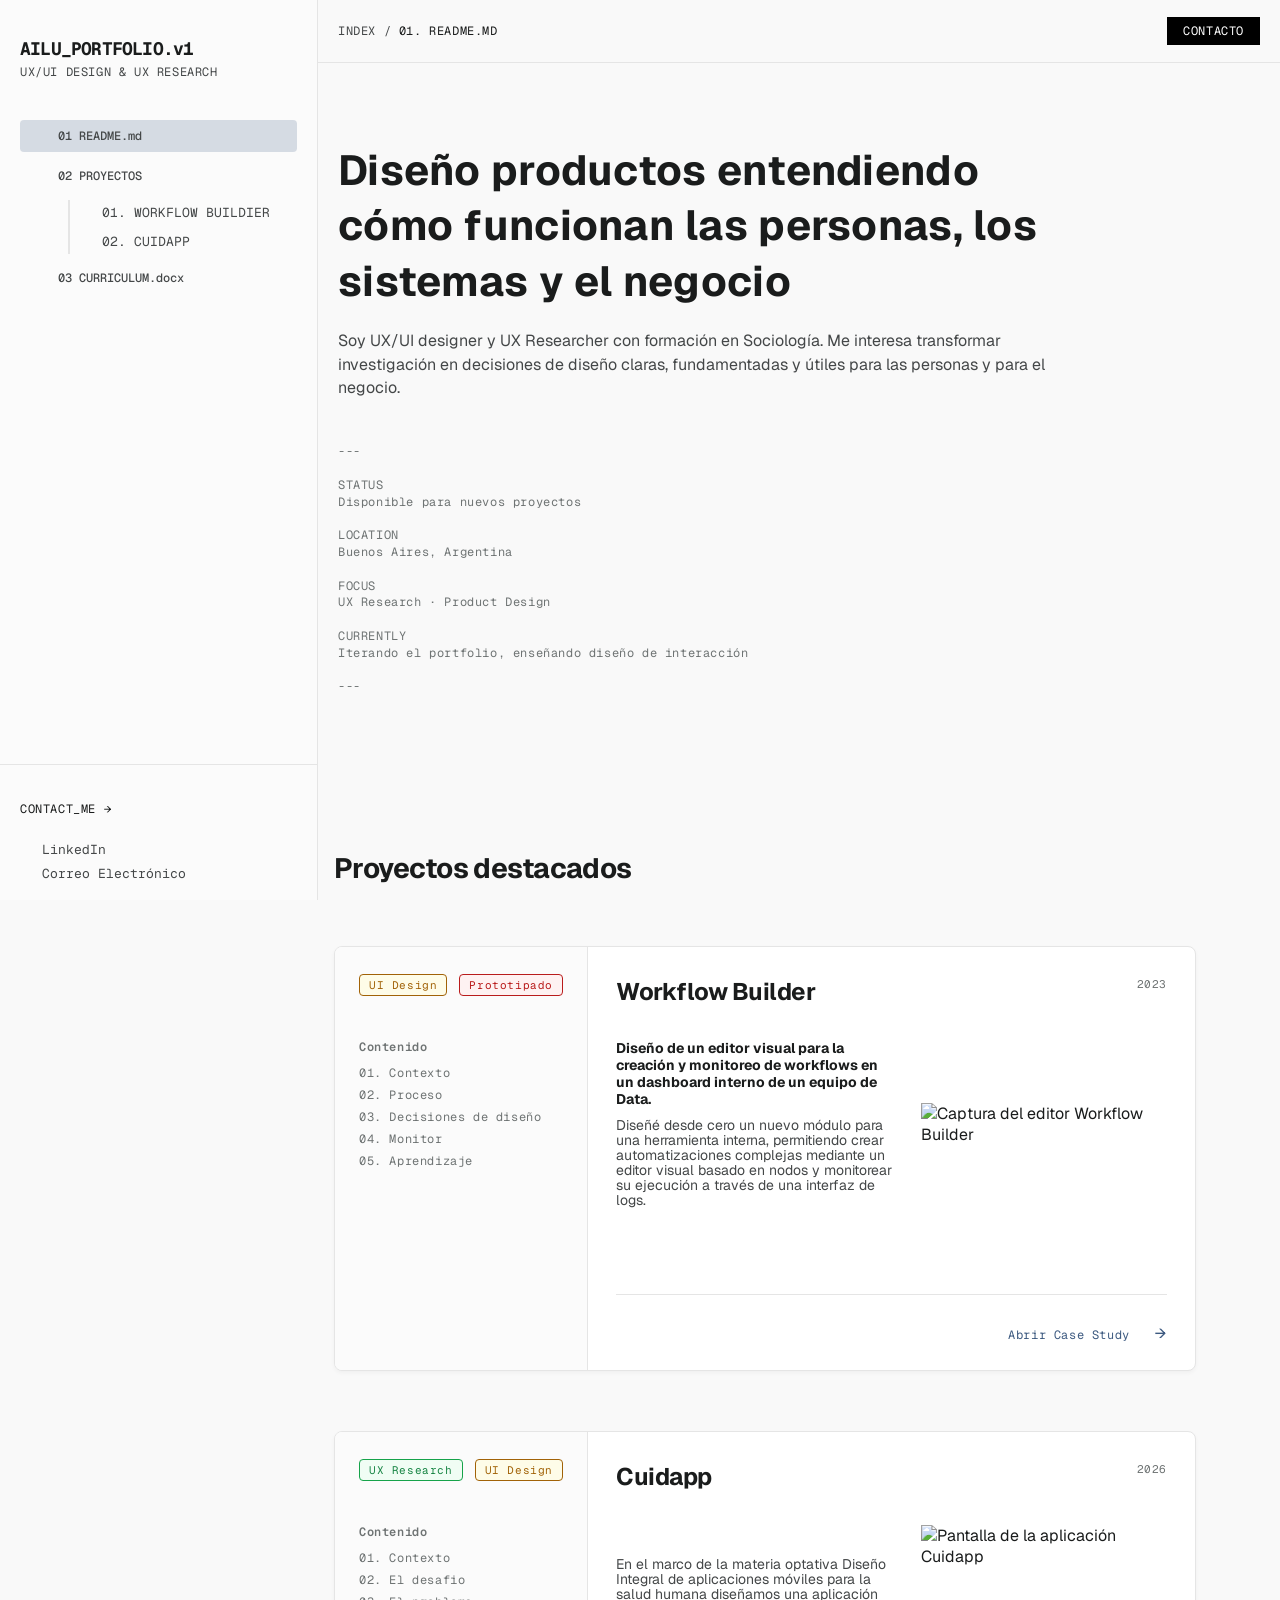
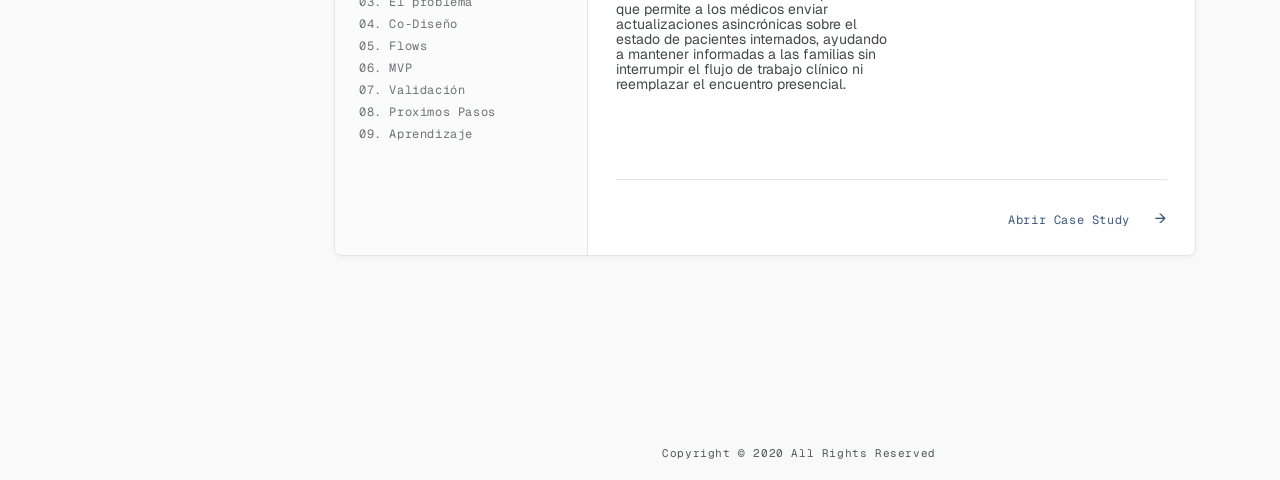
==== index.html @ 15da4e46 "Add files via upload" ====
<!doctype html>
<html lang="es">

<head>
  <meta charset="UTF-8" />
  <meta name="viewport" content="width=device-width, initial-scale=1.0" />
  <meta name="description" content="Portfolio de UX/UI Design y UX Research" />
  <title>AILU_PORTFOLIO.v1</title>
  <link rel="preconnect" href="https://fonts.googleapis.com" />
  <link rel="preconnect" href="https://fonts.gstatic.com" crossorigin />
  <link
    href="https://fonts.googleapis.com/css2?family=Geist:wght@400;500;600;700&family=Geist+Mono:wght@500;600;700&display=swap"
    rel="stylesheet" />
  <link rel="stylesheet" href="styles.css" />
</head>

<body>
  <div class="site-shell">
    <aside class="sidebar" aria-label="Navegación principal">
      <div class="sidebar-main">
        <a href="/index.html" class="brand"><strong>AILU_PORTFOLIO.v1</strong><span>UX/UI DESIGN &amp; UX
            RESEARCH</span></a>
        <button class="menu-toggle" type="button" aria-expanded="false" aria-controls="sidebar-nav"
          aria-label="Abrir menú">
          <svg class="menu-toggle__icon-open" viewBox="0 0 24 24" width="20" height="20" fill="none"
            stroke="currentColor" stroke-width="1.6" stroke-linecap="round" stroke-linejoin="round"
            aria-hidden="true">
            <rect x="3" y="4" width="18" height="16" rx="2"></rect>
            <line x1="9.5" y1="4" x2="9.5" y2="20"></line>
          </svg>
          <svg class="menu-toggle__icon-close" viewBox="0 0 24 24" width="20" height="20" fill="none"
            stroke="currentColor" stroke-width="1.6" stroke-linecap="round" stroke-linejoin="round"
            aria-hidden="true">
            <line x1="5" y1="5" x2="19" y2="19"></line>
            <line x1="19" y1="5" x2="5" y2="19"></line>
          </svg>
        </button>
        <nav class="nav-list" id="sidebar-nav">
          <a class="nav-link active" href="#inicio"><img src="assets/info.svg" alt="" />01 README.md</a>
          <div class="project-nav">
            <a class="nav-link" href="#proyectos"><img src="assets/ic_lab.svg" alt="" />02 PROYECTOS</a>
            <div class="project-subnav">
              <a href="workflow-builder.html">01. WORKFLOW BUILDIER</a>
              <a href="cuidapp.html">02. CUIDAPP</a>
            </div>
          </div>
          <a class="nav-link" href="#curriculum"><img src="assets/Ic_cv.svg" alt="" />03 CURRICULUM.docx</a>
        </nav>
      </div>
      <div class="sidebar-footer">
        <a href="mailto:faranaailen@gmail.com" class="contact-me">CONTACT_ME →</a>
        <a href="https://www.linkedin.com/in/faranaailen/" class="social-link"><img src="assets/Ic_linkedin.svg"
            alt="" />LinkedIn</a>
        <a href="mailto:faranaailen@gmail.com" class="social-link"><img src="assets/Email.svg" alt="" />Correo
          Electrónico</a>
      </div>
    </aside>
    <main class="main-content" id="inicio">
      <header class="topbar">
        <nav class="breadcrumb" aria-label="Ruta de navegación">
          <a href="index.html#inicio">INDEX</a> / <span aria-current="page">01. README.MD</span>
        </nav>
        <button class="contact-button" type="button">CONTACTO</button>
      </header>
      <section class="hero" aria-labelledby="intro-title">
        <div class="hero-copy">
          <h1 id="intro-title">Diseño productos entendiendo cómo funcionan las personas, los sistemas y el negocio</h1>
          <p>Soy UX/UI designer y UX Researcher con formación en Sociología. Me interesa transformar investigación en
            decisiones de diseño claras, fundamentadas y útiles para las personas y para el negocio.</p>
        </div>
        <div class="status-block"><span class="meta-divider" aria-hidden="true">---</span>
          <dl>
            <dt>STATUS</dt>
            <dd>Disponible para nuevos proyectos</dd>
            <dt>LOCATION</dt>
            <dd>Buenos Aires, Argentina</dd>
            <dt>FOCUS</dt>
            <dd>UX Research · Product Design</dd>
            <dt>CURRENTLY</dt>
            <dd>Iterando el portfolio, enseñando diseño de interacción</dd>
          </dl>
          <span class="meta-divider" aria-hidden="true">---</span>
        </div>
      </section>
      <section class="projects" id="proyectos" aria-labelledby="projects-heading">
        <h2 id="projects-heading">Proyectos destacados</h2>
        <article class="project-card" id="workflow">
          <aside class="card-sidebar">
            <div class="tags">
              <span class="tag gold">UI Design</span>
              <span class="tag red">Prototipado</span>
            </div>
            <div class="contents">
              <b>Contenido</b>
              <span>01. Contexto</span>
              <span>02. Proceso</span>
              <span>03. Decisiones de diseño</span>
              <span>04. Monitor</span>
              <span>05. Aprendizaje</span>
            </div>
          </aside>
          <div class="card-body">
            <div class="card-heading">
              <h3>Workflow Builder</h3>
              <span>2023</span>
            </div>
            <div class="card-summary">
              <div>
                <strong>Diseño de un editor visual para la creación y monitoreo de workflows en un dashboard interno de
                  un equipo de Data.</strong>
                <p>Diseñé desde cero un nuevo módulo para una herramienta interna, permitiendo crear automatizaciones
                  complejas mediante un editor visual basado en nodos y monitorear su ejecución a través de una interfaz
                  de logs.</p>
              </div>
              <img src="assets/workflow-builder.png" alt="Captura del editor Workflow Builder" />
            </div>
            <a class="case-link" href="workflow-builder.html">Abrir Case Study <span>→</span></a>
          </div>
        </article>
        <article class="project-card" id="cuidapp">
          <aside class="card-sidebar">
            <div class="tags">
              <span class="tag green">UX Research</span>
              <span class="tag gold">UI Design</span>
            </div>
            <div class="contents"><b>Contenido</b>
              <span>01. Contexto</span>
              <span>02. El desafio</span>
              <span>03. El problema</span>
              <span>04. Co-Diseño</span>
              <span>05. Flows</span>
              <span>06. MVP</span>
              <span>07. Validación</span>
              <span>08. Proximos Pasos</span>
              <span>09. Aprendizaje</span>
            </div>
          </aside>
          <div class="card-body">
            <div class="card-heading">
              <h3>Cuidapp</h3>
              <span>2026</span>
            </div>
            <div class="card-summary">
              <div>
                <p>En el marco de la materia optativa Diseño Integral de aplicaciones móviles para la salud humana
                  diseñamos una aplicación que permite a los médicos enviar actualizaciones asincrónicas sobre el estado
                  de pacientes internados, ayudando a mantener informadas a las familias sin interrumpir el flujo de
                  trabajo clínico ni reemplazar el encuentro presencial.</p>
              </div>
              <img class="phone-shot" src="assets/CuidappImg.png" alt="Pantalla de la aplicación Cuidapp" />
            </div><a class="case-link" href="cuidapp.html">Abrir Case Study <span>→</span></a>
          </div>
        </article>
      </section>
      <footer>Copyright © 2020 All Rights Reserved</footer>
    </main>
  </div>
  <dialog class="contact-dialog"><button class="close" aria-label="Cerrar">×</button>
    <p>¿Hablamos de tu próximo proyecto?</p><a href="mailto:faranaailen@gmail.com">faranaailen@gmail.com</a>
  </dialog>
  <script src="script.js"></script>
</body>

</html>
---- styles.css ----
:root {
    --paper: #f9f9f9;
    --ink: #1a1c1c;
    --muted: #6e7373;
    --text-secondary: #444748;
    --text-caption: #525656;
    --line: #e5e5e5;
    --mono: "Geist Mono", monospace;
    --sans: Geist, Arial, sans-serif;
    --radius-xs: 2px;
    --radius-sm: 4px;
    --radius-md: 8px;
    --radius-lg: 12px;
    --radius-xl: 16px
}

* {
    box-sizing: border-box
}

html {
    scroll-behavior: smooth
}

body {
    margin: 0;
    color: var(--ink);
    background: var(--paper);
    font-family: var(--sans)
}

a {
    color: inherit;
    text-decoration: none
}

.site-shell {
    display: flex;
    min-height: 100vh
}

.sidebar {
    background: #fbfbfb;
    border-right: 1px solid var(--line);
    display: flex;
    flex: 0 0 318px;
    flex-direction: column;
    justify-content: space-between;
    min-height: 100vh;
    padding: 36px 20px 0;
    position: sticky;
    top: 0;
    height: 100vh
}

.menu-toggle {
    background: none;
    border: 0;
    color: var(--ink);
    cursor: pointer;
    display: none;
    padding: 4px
}

.menu-toggle__icon-close {
    display: none
}

.menu-toggle[aria-expanded="true"] .menu-toggle__icon-open {
    display: none
}

.menu-toggle[aria-expanded="true"] .menu-toggle__icon-close {
    display: block
}

body.menu-open {
    overflow: hidden
}

.brand {
    display: flex;
    flex-direction: column;
    gap: 2px;
    letter-spacing: -.8px
}

.brand strong {
    font: 700 18px/25.6px var(--mono)
}

.brand span,
.topbar,
.contact-button,
.nav-link,
.project-subnav,
.sidebar-footer,
footer,
.status-block,
.tag,
.contents,
.card-heading>span,
.case-link {
    font-family: var(--mono)
}

.brand span {
    color: var(--text-secondary);
    font-size: 12px;
    letter-spacing: .6px
}

.nav-list {
    display: flex;
    flex-direction: column;
    gap: 8px;
    margin-top: 40px
}

.nav-link {
    align-items: center;
    border-radius: var(--radius-sm);
    color: var(--text-secondary);
    display: flex;
    font-size: 12px;
    font-weight: 500;
    gap: 12px;
    padding: 8px 12px
}

.nav-link img,
.social-link img {
    height: 14px;
    width: 14px
}

.nav-link.active {
    background: rgba(61, 90, 128, .2)
}

.nav-link:not(.active):hover {
    background: rgba(61, 90, 128, .1)
}

.project-subnav {
    border-left: 2px solid var(--line);
    display: flex;
    flex-direction: column;
    gap: 4px;
    margin: 8px 0 0 48px;
    padding-left: 24px
}

.project-subnav a {
    color: var(--text-secondary);
    font-size: 13px;
    padding: 4px 8px;
}

.project-subnav a:hover {
    color: var(--ink)
}

.sidebar-footer {
    border-top: 1px solid var(--line);
    margin: 0 -20px;
    padding: 36px 20px 18px
}

.contact-me {
    display: block;
    font-size: 12px;
    letter-spacing: .6px;
    margin-bottom: 24px
}

.contact-me:hover {
    text-decoration: underline
}

.social-link {
    align-items: center;
    color: var(--text-secondary);
    display: flex;
    font-size: 13px;
    gap: 8px;
    margin-top: 7px
}

.social-link:hover {
    color: var(--ink)
}

.main-content {
    min-width: 0;
    width: calc(100% - 318px);
}

.topbar {
    align-items: center;
    border-bottom: 1px solid var(--line);
    color: var(--text-secondary);
    display: flex;
    font-size: 12px;
    justify-content: space-between;
    letter-spacing: .6px;
    padding: 12px 20px;
    height: 63px;
    position: sticky;
    top: 0;
    background: var(--paper);

}

.breadcrumb a {
    color: inherit
}

.breadcrumb a:hover {
    text-decoration: underline
}

.breadcrumb a.active,
.breadcrumb [aria-current] {
    color: var(--ink)
}

.contact-button {
    background: #000;
    border: 0;
    color: #fff;
    cursor: pointer;
    font-size: 12px;
    letter-spacing: .6px;
    padding: 6px 16px
}

.contact-button:hover,
.contact-button:focus-visible {
    background: #3d5a80
}

.hero {
    padding: 80px 20px 80px
}

.hero-copy {
    max-width: 750px
}

.hero h1 {
    font-size: 42px;
    letter-spacing: .28px;
    line-height: 1.32;
    margin: 0 0 20px
}

.hero-copy p {
    color: var(--text-secondary);
    font-size: 16px;
    line-height: 23.3px;
    margin: 0
}

.status-block {
    color: var(--muted);
    font-size: 12px;
    letter-spacing: .6px;
    line-height: 16.8px;
    margin-top: 44px;
    white-space: normal
}

.status-block dl,
.case-meta dl {
    margin: 0
}

.status-block dd,
.case-meta dd {
    margin: 0 0 16.8px
}

.status-block .meta-divider,
.case-meta .meta-divider {
    display: block;
    margin-bottom: 16.8px
}

.status-block dt {
    font-weight: 400
}

.projects {
    padding: 60px 16px 120px
}

.projects h2 {
    font-size: 28px;
    letter-spacing: -.56px;
    line-height: 33.6px;
    margin: 0 0 60px
}

.project-card {
    background: #fff;
    border: 1px solid var(--line);
    border-radius: var(--radius-md);
    box-shadow: 0 2px 4px rgba(0, 0, 0, .04);
    display: flex;
    margin-bottom: 60px;
    max-width: 862px;
    overflow: hidden
}

.card-sidebar {
    background: #fbfbfb;
    border-right: 1px solid var(--line);
    flex: 0 0 224px;
    min-height: 423px;
    padding: 27px 24px
}

.tags {
    display: flex;
    gap: 12px
}

.tag {
    border: 1px solid;
    border-radius: var(--radius-sm);
    font-size: 11px;
    letter-spacing: .6px;
    padding: 3px 9px;
    white-space: nowrap
}

.gold {
    background: #fefce8;
    border-color: #a16207;
    color: #a16207
}

.red {
    background: #fef2f2;
    border-color: #b91c1c;
    color: #b91c1c
}

.green {
    background: #f0fdf4;
    border-color: #16a34a;
    color: #168443
}

.contents {
    color: var(--muted);
    display: flex;
    flex-direction: column;
    font-size: 12px;
    gap: 6px;
    letter-spacing: .6px;
    margin-top: 43px
}

.contents b {
    font-weight: 600;
    margin-bottom: 4px
}

.card-body {
    display: flex;
    flex: 1;
    flex-direction: column;
    min-width: 0;
    padding: 30px 28px 26px
}

.card-heading {
    align-items: flex-start;
    display: flex;
    justify-content: space-between
}

.card-heading h3 {
    font-size: 24px;
    letter-spacing: -.48px;
    line-height: 29px;
    margin: 0
}

.card-heading>span {
    color: var(--muted);
    font-size: 11px;
    letter-spacing: .6px
}

.card-summary {
    align-items: center;
    display: grid;
    gap: 26px;
    grid-template-columns: minmax(200px, 1fr) 246px;
    margin-top: 34px
}

.card-summary strong {
    display: block;
    font-size: 14px;
    line-height: 17px
}

.card-summary p {
    color: var(--text-secondary);
    font-size: 14px;
    line-height: 15px;
    margin: 10px 0 0
}

.card-summary img {
    max-height: 214px;
    max-width: 246px;
    width: 100%;
    object-fit: contain
}

.card-summary .phone-shot {
    height: 190px
}

.case-link {
    border-top: 1px solid var(--line);
    color: #3d5a80;
    font-size: 12px;
    letter-spacing: .6px;
    margin-top: auto;
    padding-top: 26px;
    text-align: right
}

.case-link:hover {
    text-decoration: underline
}

.case-link span {
    font-size: 18px;
    margin-left: 18px
}

footer {
    color: var(--text-caption);
    font-size: 11px;
    letter-spacing: .6px;
    padding: 10px 20px 20px;
    text-align: center
}

.contact-dialog {
    border: 1px solid var(--line);
    border-radius: var(--radius-md);
    box-shadow: 0 10px 30px #0003;
    font: 500 14px/1.5 var(--mono);
    padding: 32px;
    text-align: center
}

.contact-dialog::backdrop {
    background: #0005
}

.contact-dialog a {
    color: #3d5a80
}

.close {
    align-items: center;
    background: none;
    border: 0;
    border-radius: var(--radius-sm);
    cursor: pointer;
    display: flex;
    font-size: 24px;
    justify-content: center;
    min-height: 24px;
    min-width: 24px;
    padding: 0;
    position: absolute;
    right: 0;
    top: 0
}

.close:hover {
    background: rgba(0, 0, 0, .06)
}

@media(max-width:850px) {
    .sidebar {
        flex-basis: 240px;
        padding: 28px 14px 0
    }

    .sidebar-footer {
        margin: 0 -14px;
        padding-left: 14px;
        padding-right: 14px
    }

    .project-subnav {
        margin-left: 40px;
        padding-left: 16px
    }

    .main-content {
        width: calc(100% - 240px)
    }

    .card-summary {
        grid-template-columns: 1fr 180px
    }

    .card-summary img {
        max-width: 180px
    }

    .card-sidebar {
        flex-basis: 190px;
        padding: 24px 16px
    }

    .tags {
        flex-wrap: wrap;
        gap: 6px
    }

    .hero h1 {
        font-size: 32px
    }
}

@media(max-width:640px) {
    .site-shell {
        display: block
    }

    .sidebar {
        height: auto;
        min-height: 0;
        padding: 18px 20px;
        position: relative
    }

    .sidebar.is-open {
        border-right: 0;
        display: flex;
        flex-direction: column;
        height: 100vh;
        inset: 0;
        justify-content: space-between;
        overflow-y: auto;
        padding: 36px 20px 0;
        position: fixed;
        z-index: 50
    }

    .menu-toggle {
        align-items: center;
        display: flex;
        justify-content: center;
        position: absolute;
        right: 20px;
        top: 18px
    }

    .sidebar.is-open .menu-toggle {
        top: 36px
    }

    .brand strong {
        font-size: 16px
    }

    .brand span {
        font-size: 10px
    }

    .sidebar.is-open .brand strong {
        font-size: 18px
    }

    .sidebar.is-open .brand span {
        font-size: 12px
    }

    .nav-list,
    .sidebar-footer {
        display: none
    }

    .sidebar.is-open .nav-list {
        display: flex;
        margin-top: 40px
    }

    .sidebar.is-open .sidebar-footer {
        display: block
    }

    .nav-link {
        font-size: 0;
        padding: 8px
    }

    .sidebar.is-open .nav-link {
        font-size: 12px;
        padding: 8px 12px
    }

    .nav-link img {
        height: 18px;
        width: 18px
    }

    .sidebar.is-open .nav-link img {
        height: 14px;
        width: 14px
    }

    .project-subnav {
        display: none
    }

    .sidebar.is-open .project-subnav {
        display: flex
    }

    .main-content {
        width: 100%
    }

    .topbar {
        font-size: 10px
    }

    .hero {
        padding: 54px 20px 62px
    }

    .hero h1 {
        font-size: 29px;
        line-height: 1.26
    }

    .hero-copy p {
        font-size: 13px;
        line-height: 21px
    }

    .status-block {
        margin-top: 36px
    }

    .projects {
        padding: 54px 16px 64px
    }

    .projects h2 {
        font-size: 25px;
        margin-bottom: 32px
    }

    .project-card {
        display: block;
        margin-bottom: 28px
    }

    .card-sidebar {
        border-bottom: 1px solid var(--line);
        border-right: 0;
        min-height: 0;
        padding: 20px
    }

    .contents {
        display: none
    }

    .card-body {
        padding: 24px 20px 20px
    }

    .card-heading h3 {
        font-size: 22px
    }

    .card-summary {
        display: flex;
        flex-direction: column;
        gap: 22px;
        margin-top: 26px
    }

    .card-summary img {
        max-width: 100%;
        order: -1
    }

    .card-summary .phone-shot {
        height: 180px
    }

    .case-link {
        margin-top: 28px;
        padding-top: 18px
    }

    .contact-button {
        font-size: 10px;
        padding: 6px 10px
    }
}

.case-hero {
    padding: 80px 20px 40px
}

.case-hero .hero-copy {
    padding-bottom: 40px
}

.case-hero h1 {
    font-size: 32px;
    letter-spacing: .28px;
    line-height: 1.32;
    margin: 0 0 20px
}

.case-hero .hero-copy p {
    color: var(--text-secondary);
    font-size: 14px;
    line-height: 23.3px;
    margin: 0
}

.case-meta {
    color: var(--muted);
    font: 400 12px/16.8px var(--mono);
    letter-spacing: .6px;
    max-width: 518px;
    padding-bottom: 40px
}

.case-meta dt {
    font-weight: 600
}

.confidential b {
    font-weight: 600
}

.confidential {
    align-items: flex-start;
    background: rgba(96, 108, 56, .12);
    border-left: 2px solid #000;
    border-radius: var(--radius-xs);
    display: flex;
    gap: 16px;
    max-width: 685px;
    padding: 25px 24px 24px 26px
}

.confidential span {
    font-size: 16px
}

.confidential b {
    font: 500 11px/16.8px var(--mono);
    letter-spacing: .6px
}

.confidential p {
    color: var(--text-secondary);
    font-size: 14px;
    line-height: 23.3px;
    margin: 4px 0 0
}

.case-content {
    max-width: 800px;
    padding: 40px 16px 120px
}

.case-content section {
    margin: 0 0 80px
}

.case-content p,
.case-content li {
    font-size: 14px;
    line-height: 23.3px
}

.case-content h2 {
    border-bottom: 1px solid var(--line);
    font-size: 20px;
    letter-spacing: -.25px;
    line-height: 24px;
    margin: 0 0 40px;
    padding-bottom: 12px
}



.case-content figure {
    margin: 36px 0 0
}

.case-content figure img {
    display: block;
    height: auto;
    width: 100%
}

.case-content figcaption {
    color: var(--text-caption);
    font: 500 10px/16px var(--mono);
    letter-spacing: .6px;
    margin-top: 24px;
    text-align: right
}

.decision-grid {
    display: grid;
    gap: 8px;
    grid-template-columns: 1fr 1fr
}

.card {
  display: flex;
  flex-direction: column;
  align-items: flex-start;
  gap: 4px;
  width: 100%;
  max-width: 396px;
  padding: 16px;
  background: #f9f9f9;
  border: 1px solid #e5e5e5;
  border-radius: var(--radius-lg);
  box-shadow: 0px 2px 4px 0px rgba(0, 0, 0, 0.04);
}
 
.card__header {
  display: flex;
  align-items: center;
  gap: 10px;
  width: 100%;
  padding: 8px 0;
  border-bottom: 1px solid #e5e5e5;
}
 
.card__icon {
  display: flex;
  align-items: center;
  justify-content: center;
  flex-shrink: 0;
  width: 24px;
  height: 24px;
  padding: 10px;
}
 
.card__icon-img {
  width: 18px;
  height: 20px;
  display: block;
}
 
.card__title {
  flex: 1 0 0;
  margin: 0;
  font-weight: 600;
  font-size: 20px;
  line-height: 33.6px;
  letter-spacing: -0.56px;
  color: #1a1c1c;
  word-break: break-word;
}
 
.card__body {
  display: flex;
  align-items: center;
  justify-content: center;
  width: 100%;
  padding: 16px;
}
 
.card__text {
  margin: 0;
  max-width: 324px;
  font-weight: 400;
  font-size: 14px;
  line-height: 22px;
  color: var(--ink);
  word-break: break-word;
}




.case-content .product-shot {
    margin-top: 52px
}

.case-content ul {
    margin: 0;
    padding-left: 18px
}

.case-content li {
    margin: 5px 0
}

.thanks {
    font-size: 18px;
    margin: 0
}

.next-case {
    color: #3d5a80;
    display: block;
    font: 500 14px/17px var(--mono);
    letter-spacing: .6px;
    margin-top: 64px;
    text-align: right
}

.next-case:hover {
    text-decoration: underline
}

.case-page footer {
    max-width: 685px
}

.case-page .topbar {
    position: sticky;
    top: 0;
    background: var(--paper);
    z-index: 2
}

@media(max-width:640px) {
    .case-hero {
        padding: 54px 20px 32px
    }

    .case-hero h1 {
        font-size: 29px
    }

    .case-meta {
        padding-bottom: 32px
    }

    .confidential {
        padding: 18px
    }

    .case-content {
        padding: 48px 16px 64px
    }

    .case-content section {
        margin-bottom: 52px
    }

    .case-content h2 {
        font-size: 17px;
        margin-bottom: 26px
    }

    .decision-grid {
        grid-template-columns: 1fr
    }

    .case-content .product-shot {
        margin-top: 32px
    }

    .flow-figure {
        -webkit-overflow-scrolling: touch;
        overflow-x: auto
    }

    .case-content .flow-figure img {
        max-width: none;
        width: 768px
    }
}

.split-media {
    align-items: center;
    display: flex;
    gap: 36px;
}

.split-media img {
    max-height: 320px;
    max-width: 250px;
    width: 100%;
    justify-self: center
}

.cuidapp-case figure+ul {
    margin-top: 26px
}

.feature-grid {
    display: flex;
    flex-direction: column;
    gap: 64px;
    margin-top: 45px
}

.feature-row {
    align-items: center;
    display: flex;
    flex-wrap: wrap;
    gap: 48px
}

.feature-row .card {
    flex: 1 1 340px;
    width: auto
}

.feature-row img {
    border-radius: var(--radius-lg);
    flex: 1 1 260px;
    height: auto;
    max-width: 320px;
    width: 100%
}

.hscroll-viewport {
    position: relative
}

.hscroll {
    display: flex;
    gap: 5px;
    overflow-x: auto;
    scroll-behavior: smooth;
    -webkit-overflow-scrolling: touch
}

.flow-figure,
.hscroll {
    scrollbar-color: var(--line) transparent;
    scrollbar-width: thin
}

.flow-figure::-webkit-scrollbar,
.hscroll::-webkit-scrollbar {
    height: 6px
}

.flow-figure::-webkit-scrollbar-track,
.hscroll::-webkit-scrollbar-track {
    background: transparent
}

.flow-figure::-webkit-scrollbar-thumb,
.hscroll::-webkit-scrollbar-thumb {
    background: var(--line);
    border-radius: var(--radius-sm)
}

.flow-figure::-webkit-scrollbar-thumb:hover,
.hscroll::-webkit-scrollbar-thumb:hover {
    background: var(--muted)
}

.case-content .hscroll img {
    display: block;
    flex: 0 0 auto;
    height: auto;
    max-width: none;
    width: auto
}

.case-content .wireflow-scroll img {
    width: 129px
}

.case-content .mvp-scroll img {
    border-radius: var(--radius-xl);
    width: 181px
}

.mvp-scroll {
    gap: 10px
}

.hscroll-arrow {
    align-items: center;
    background: var(--paper);
    border: 1px solid var(--line);
    border-radius: 50%;
    box-shadow: 0 2px 4px rgba(0, 0, 0, .12);
    color: var(--ink);
    cursor: pointer;
    display: flex;
    font-size: 16px;
    height: 32px;
    justify-content: center;
    position: absolute;
    right: 8px;
    top: 50%;
    transform: translateY(-50%);
    width: 32px
}

.hscroll-arrow:hover {
    background: #fff
}

.hscroll-arrow[hidden] {
    display: none
}

@media(max-width:640px) {
    .split-media {
        flex-direction: column
    }

    .split-media img {
        order: -1
    }

    .feature-grid {
        gap: 32px
    }

    .feature-row {
        flex-direction: column;
        gap: 20px
    }

    .feature-row--flip {
        flex-direction: column-reverse
    }
}
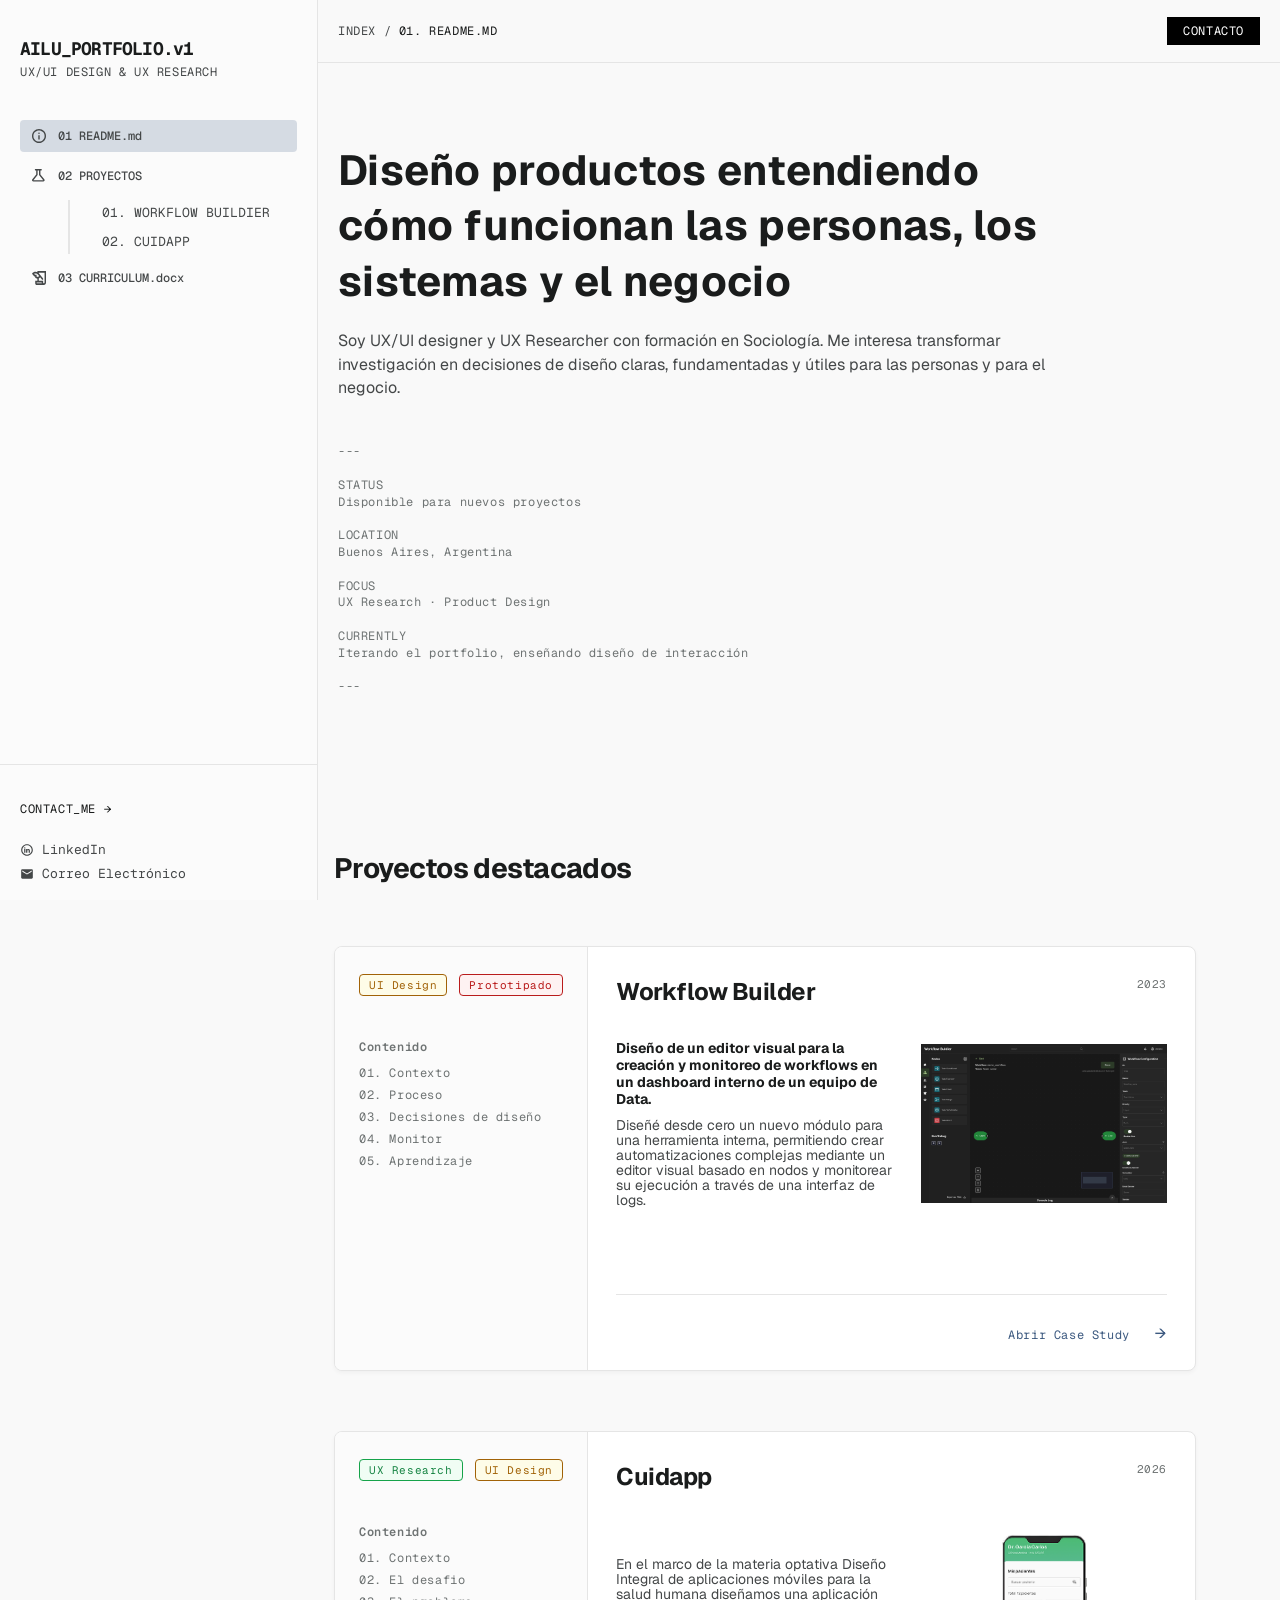
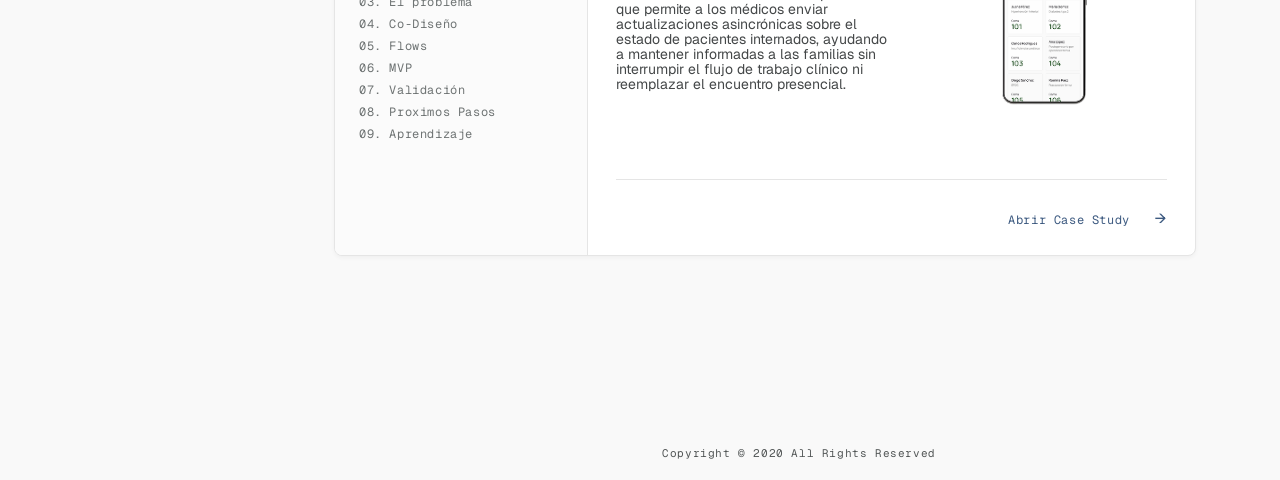
==== commit 36ef3627: "Update index.html" ====
--- a/index.html
+++ b/index.html
@@ -44,7 +44,7 @@
               <a href="cuidapp.html">02. CUIDAPP</a>
             </div>
           </div>
-          <a class="nav-link" href="#curriculum"><img src="assets/Ic_cv.svg" alt="" />03 CURRICULUM.docx</a>
+          <a class="nav-link" href="assets/Ailen_Farana_CV_UxDesigner.pdf"><img src="assets/Ic_cv.svg" alt="" />03 CURRICULUM.docx</a>
         </nav>
       </div>
       <div class="sidebar-footer">
@@ -161,4 +161,4 @@
   <script src="script.js"></script>
 </body>
 
-</html>+</html>
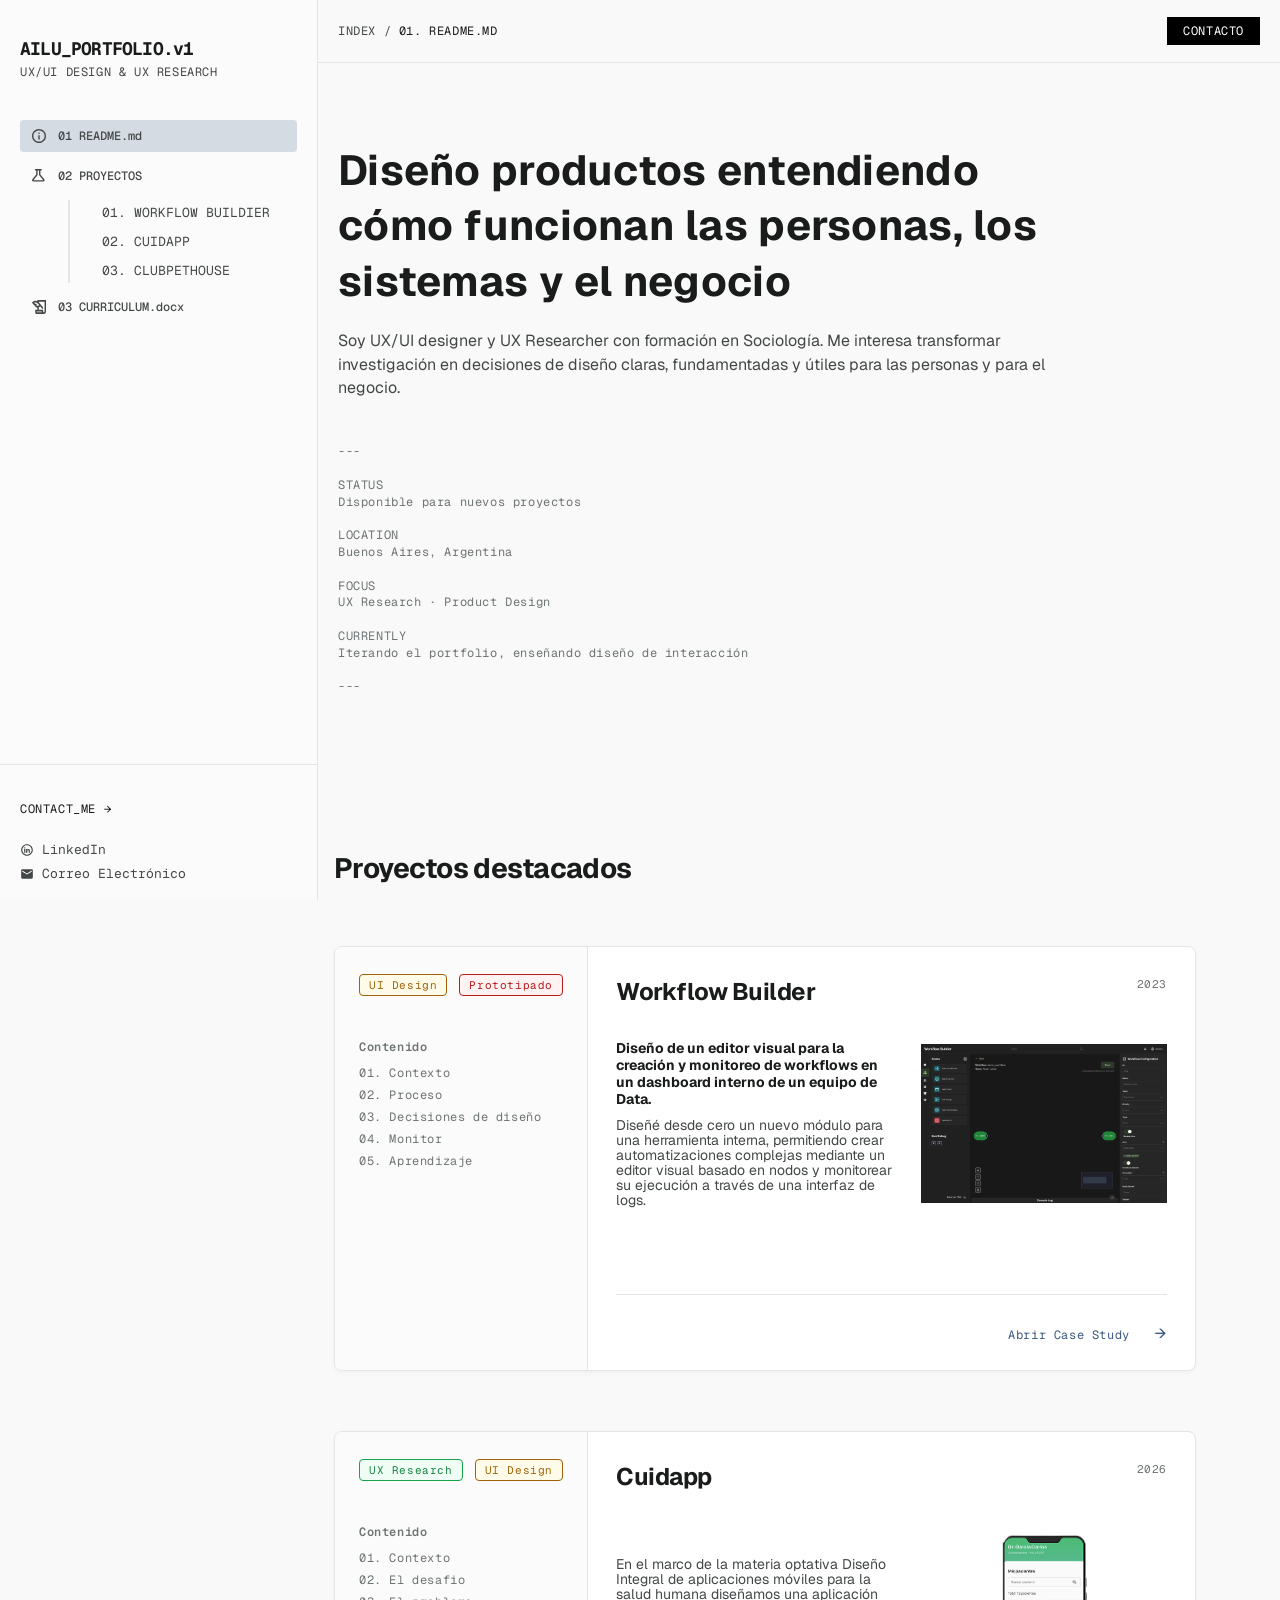
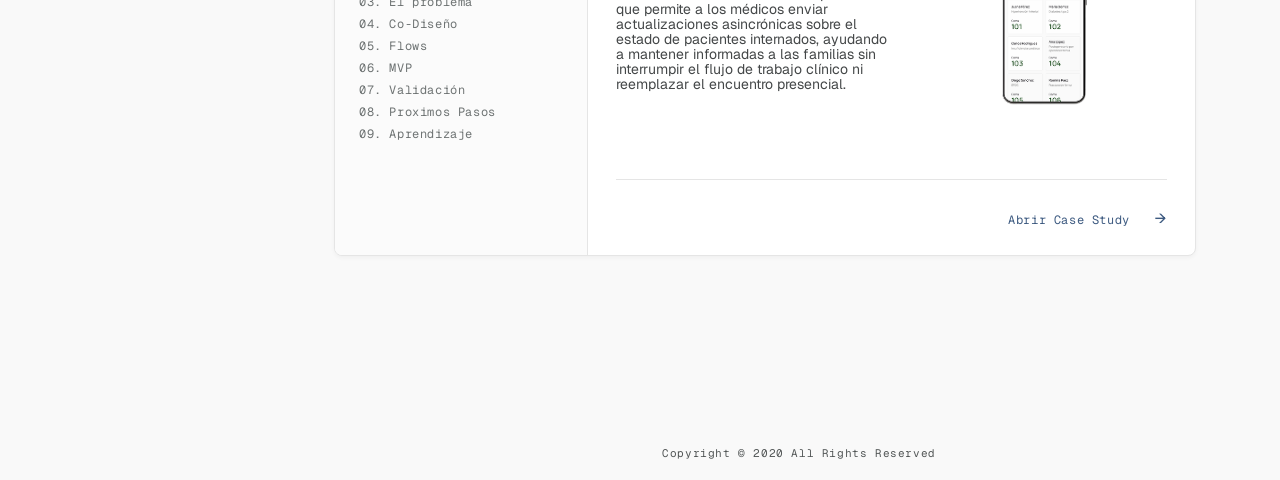
==== commit 1649db5c: "Add ClubPethouse case study and portfolio assets" ====
--- a/index.html
+++ b/index.html
@@ -42,9 +42,10 @@
             <div class="project-subnav">
               <a href="workflow-builder.html">01. WORKFLOW BUILDIER</a>
               <a href="cuidapp.html">02. CUIDAPP</a>
+              <a href="clubpethouse.html">03. CLUBPETHOUSE</a>
             </div>
           </div>
-          <a class="nav-link" href="assets/Ailen_Farana_CV_UxDesigner.pdf"><img src="assets/Ic_cv.svg" alt="" />03 CURRICULUM.docx</a>
+          <a class="nav-link" href="assets/Ailen_Farana_CV_UxDesigner.pdf" target="_blank"><img src="assets/Ic_cv.svg" alt="" />03 CURRICULUM.docx</a>
         </nav>
       </div>
       <div class="sidebar-footer">
--- a/styles.css
+++ b/styles.css
@@ -740,6 +740,23 @@
     margin: 0
 }
 
+.case-hero .hero-copy p.case-subtitle {
+    color: var(--ink);
+    font-weight: 600;
+    margin-bottom: 12px
+}
+
+.case-hero-media {
+    margin: 0;
+    max-width: 800px
+}
+
+.case-hero-media img {
+    display: block;
+    height: auto;
+    width: 100%
+}
+
 .case-meta {
     color: var(--muted);
     font: 400 12px/16.8px var(--mono);
@@ -827,10 +844,51 @@
     text-align: right
 }
 
+.case-placeholder {
+    border: 1px dashed var(--muted);
+    color: var(--muted);
+    font: 500 12px/16.8px var(--mono);
+    letter-spacing: .6px;
+    margin: 0;
+    padding: 16px
+}
+
+.case-placeholder--media {
+    align-items: center;
+    display: flex;
+    justify-content: center;
+    min-height: 240px;
+    text-align: center;
+    width: 100%
+}
+
+.split-media .case-placeholder--media {
+    flex: 1 1 260px;
+    max-width: 250px
+}
+
+.feature-row .case-placeholder--media {
+    flex: 1 1 260px;
+    max-width: 320px
+}
+
 .decision-grid {
     display: grid;
     gap: 8px;
     grid-template-columns: 1fr 1fr
+}
+
+.decision-grid--three {
+    grid-template-columns: repeat(3, minmax(0, 1fr))
+}
+
+.decision-grid--three .card {
+    justify-content: center
+}
+
+.decision-grid--three .card__body {
+    padding-left: 0;
+    padding-right: 0
 }
 
 .card {
@@ -917,12 +975,36 @@
     margin: 5px 0
 }
 
+.learning-list {
+    margin-top: 40px
+}
+
+.learning-item {
+    border-bottom: 1px solid var(--line);
+    padding: 24px 0
+}
+
+.learning-item:last-child {
+    border-bottom: 0
+}
+
+.learning-item h3 {
+    font-size: 16px;
+    line-height: 22px;
+    margin: 0 0 8px
+}
+
+.learning-item p {
+    margin: 0
+}
+
 .thanks {
     font-size: 18px;
     margin: 0
 }
 
-.next-case {
+.next-case,
+.previous-case {
     color: #3d5a80;
     display: block;
     font: 500 14px/17px var(--mono);
@@ -931,8 +1013,27 @@
     text-align: right
 }
 
-.next-case:hover {
+.previous-case {
+    text-align: left
+}
+
+.next-case:hover,
+.previous-case:hover {
     text-decoration: underline
+}
+
+.case-navigation {
+    align-items: center;
+    display: flex;
+    flex-wrap: wrap;
+    gap: 16px 24px;
+    justify-content: space-between;
+    margin-top: 64px
+}
+
+.case-navigation .next-case,
+.case-navigation .previous-case {
+    margin-top: 0
 }
 
 .case-page footer {
@@ -982,6 +1083,14 @@
 
     .case-content .product-shot {
         margin-top: 32px
+    }
+
+    .case-placeholder--media {
+        min-height: 180px
+    }
+
+    .split-media .case-placeholder--media {
+        order: -1
     }
 
     .flow-figure {
@@ -1037,6 +1146,16 @@
     height: auto;
     max-width: 320px;
     width: 100%
+}
+
+.clubpethouse-file-sequence .feature-row--flows img {
+    flex-basis: 380px;
+    max-width: 464px
+}
+
+.clubpethouse-file-sequence .feature-row img {
+    align-self: center;
+    object-fit: contain
 }
 
 .hscroll-viewport {
@@ -1147,4 +1266,4 @@
     .feature-row--flip {
         flex-direction: column-reverse
     }
-}+}
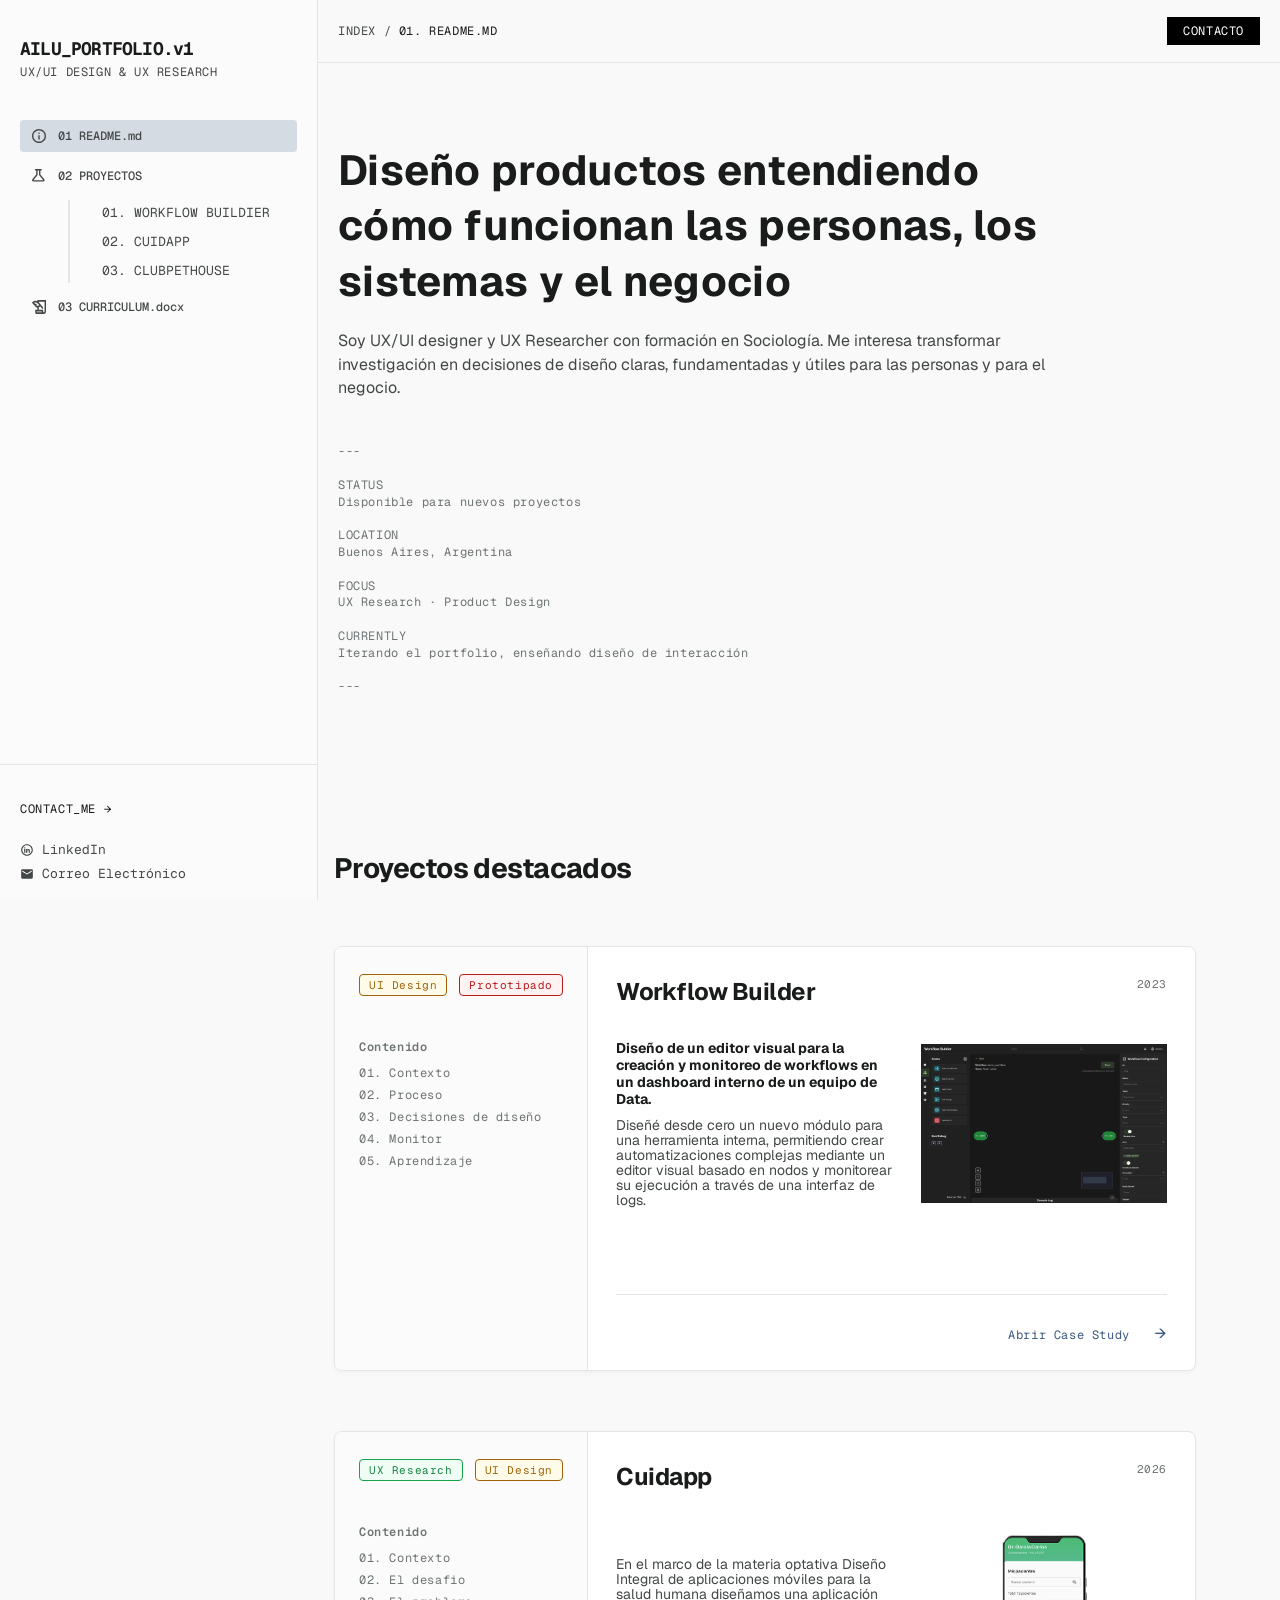
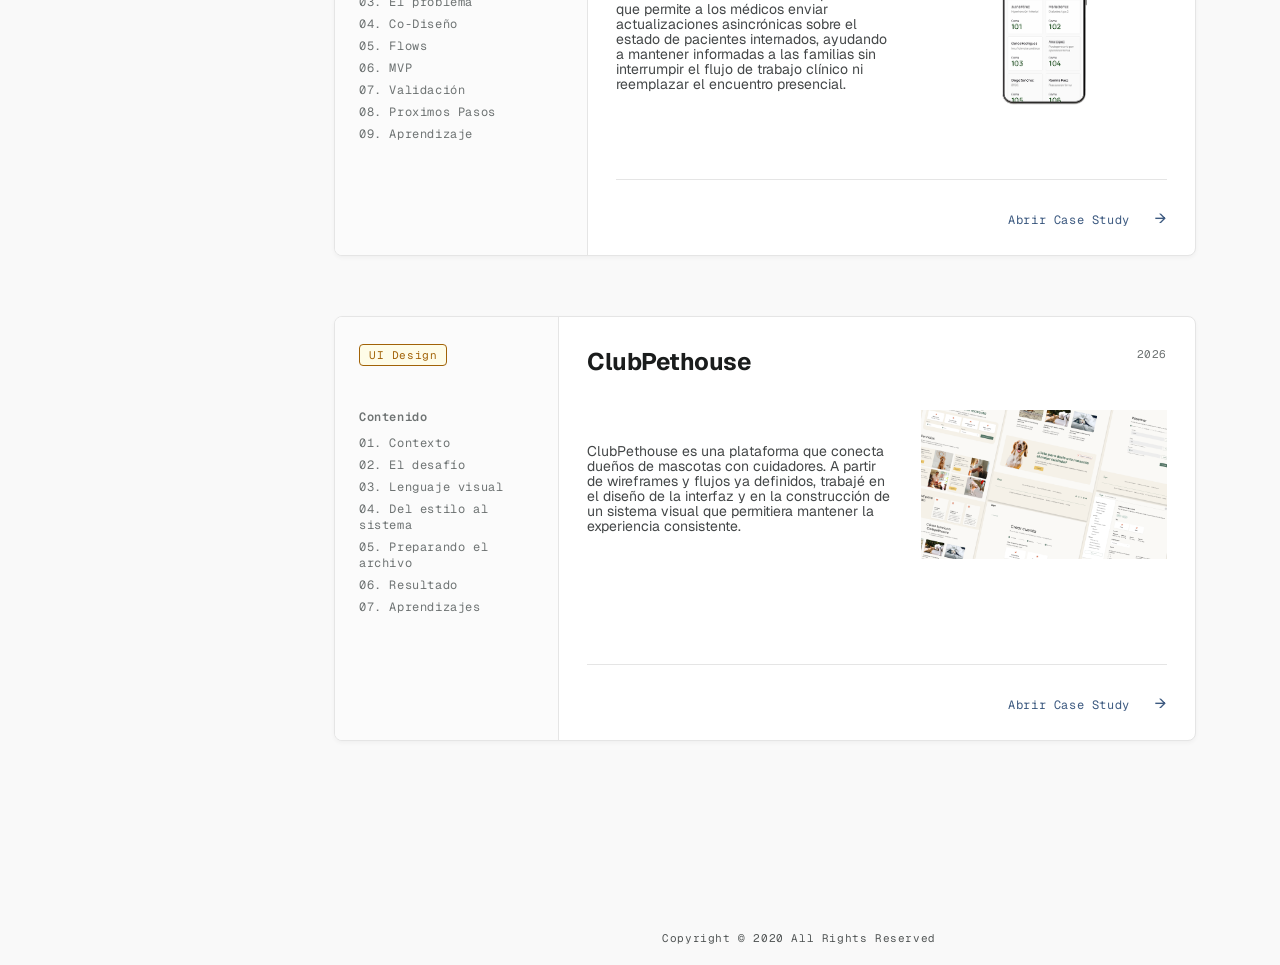
==== commit 042d4415: "Add ClubPethouse project card to homepage" ====
--- a/index.html
+++ b/index.html
@@ -152,6 +152,37 @@
             </div><a class="case-link" href="cuidapp.html">Abrir Case Study <span>→</span></a>
           </div>
         </article>
+        <article class="project-card" id="clubpethouse">
+          <aside class="card-sidebar">
+            <div class="tags">
+              <span class="tag gold">UI Design</span>
+            </div>
+            <div class="contents"><b>Contenido</b>
+              <span>01. Contexto</span>
+              <span>02. El desafío</span>
+              <span>03. Lenguaje visual</span>
+              <span>04. Del estilo al sistema</span>
+              <span>05. Preparando el archivo</span>
+              <span>06. Resultado</span>
+              <span>07. Aprendizajes</span>
+            </div>
+          </aside>
+          <div class="card-body">
+            <div class="card-heading">
+              <h3>ClubPethouse</h3>
+              <span>2026</span>
+            </div>
+            <div class="card-summary">
+              <div>
+                <p>ClubPethouse es una plataforma que conecta dueños de mascotas con cuidadores. A partir de
+                  wireframes y flujos ya definidos, trabajé en el diseño de la interfaz y en la construcción de un
+                  sistema visual que permitiera mantener la experiencia consistente.</p>
+              </div>
+              <img src="assets/clubpethouse-hero.png" alt="Pantallas de ClubPethouse" />
+            </div>
+            <a class="case-link" href="clubpethouse.html">Abrir Case Study <span>→</span></a>
+          </div>
+        </article>
       </section>
       <footer>Copyright © 2020 All Rights Reserved</footer>
     </main>
